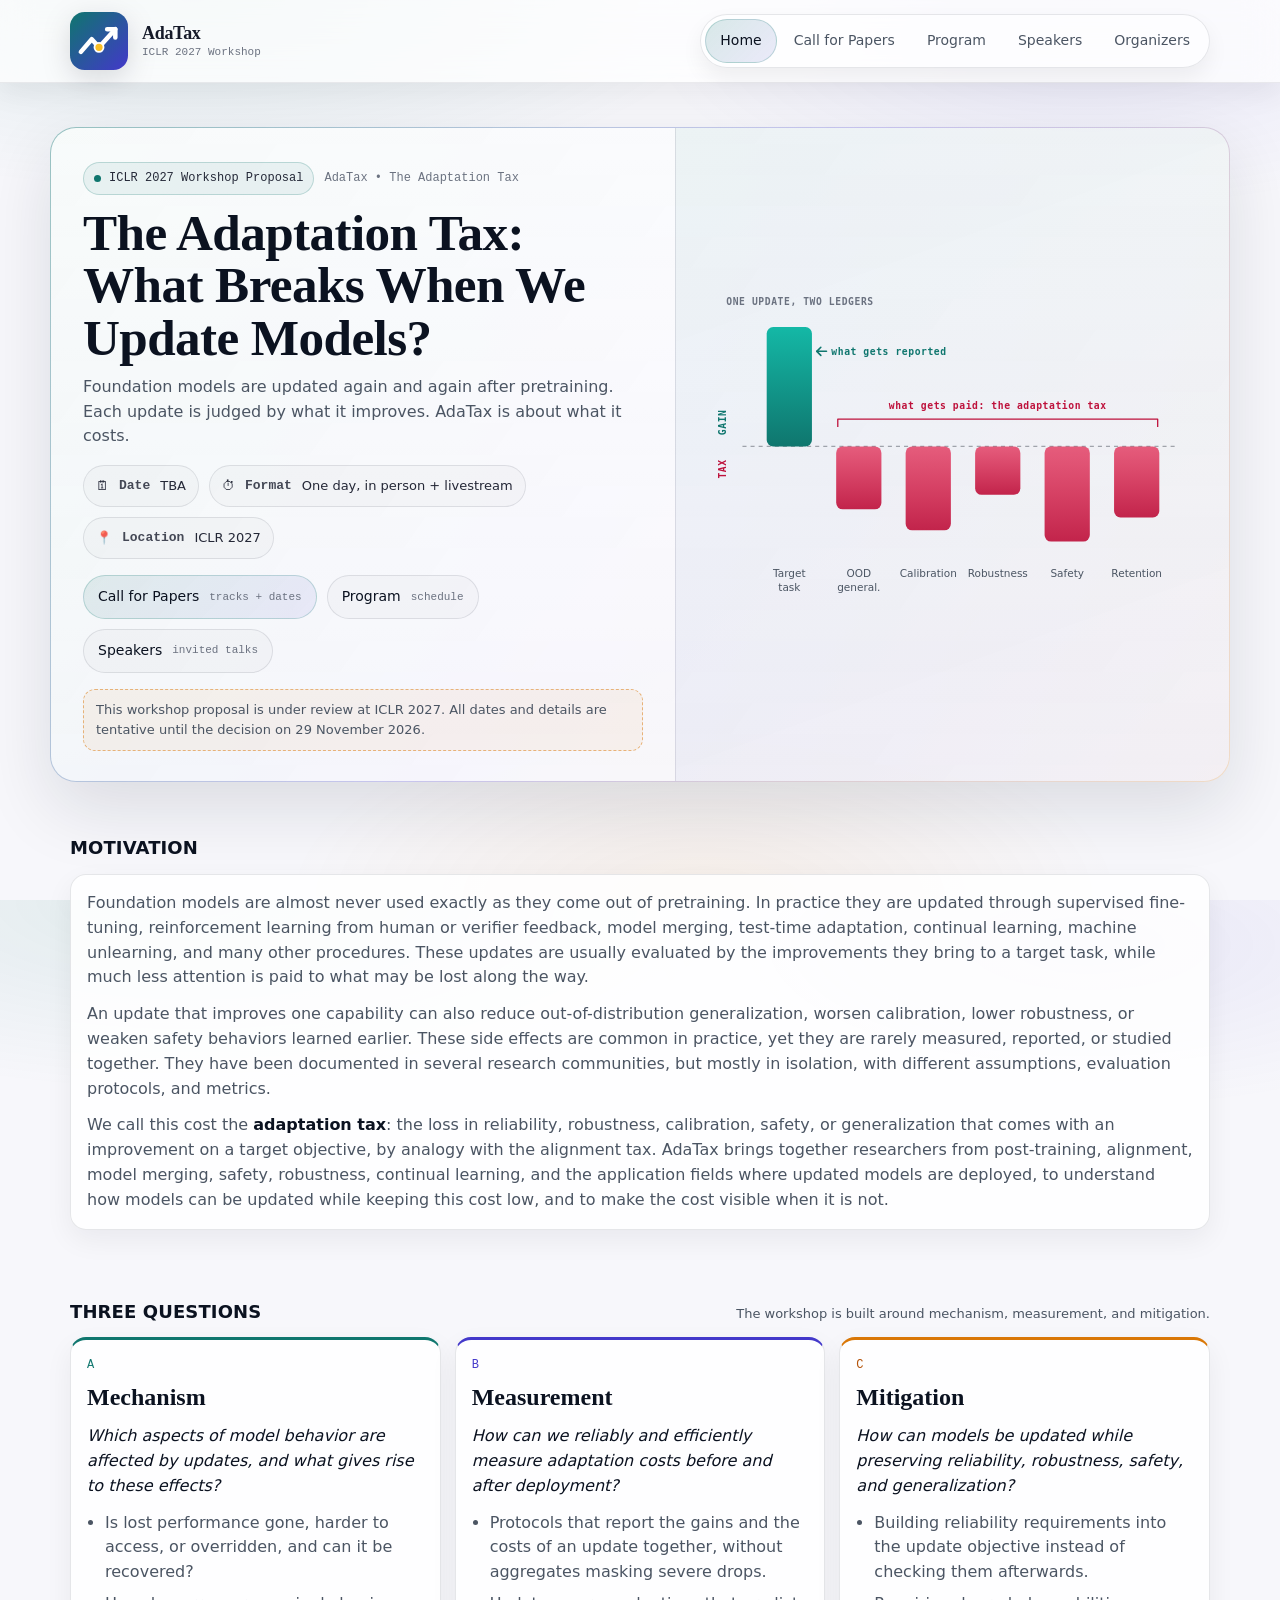
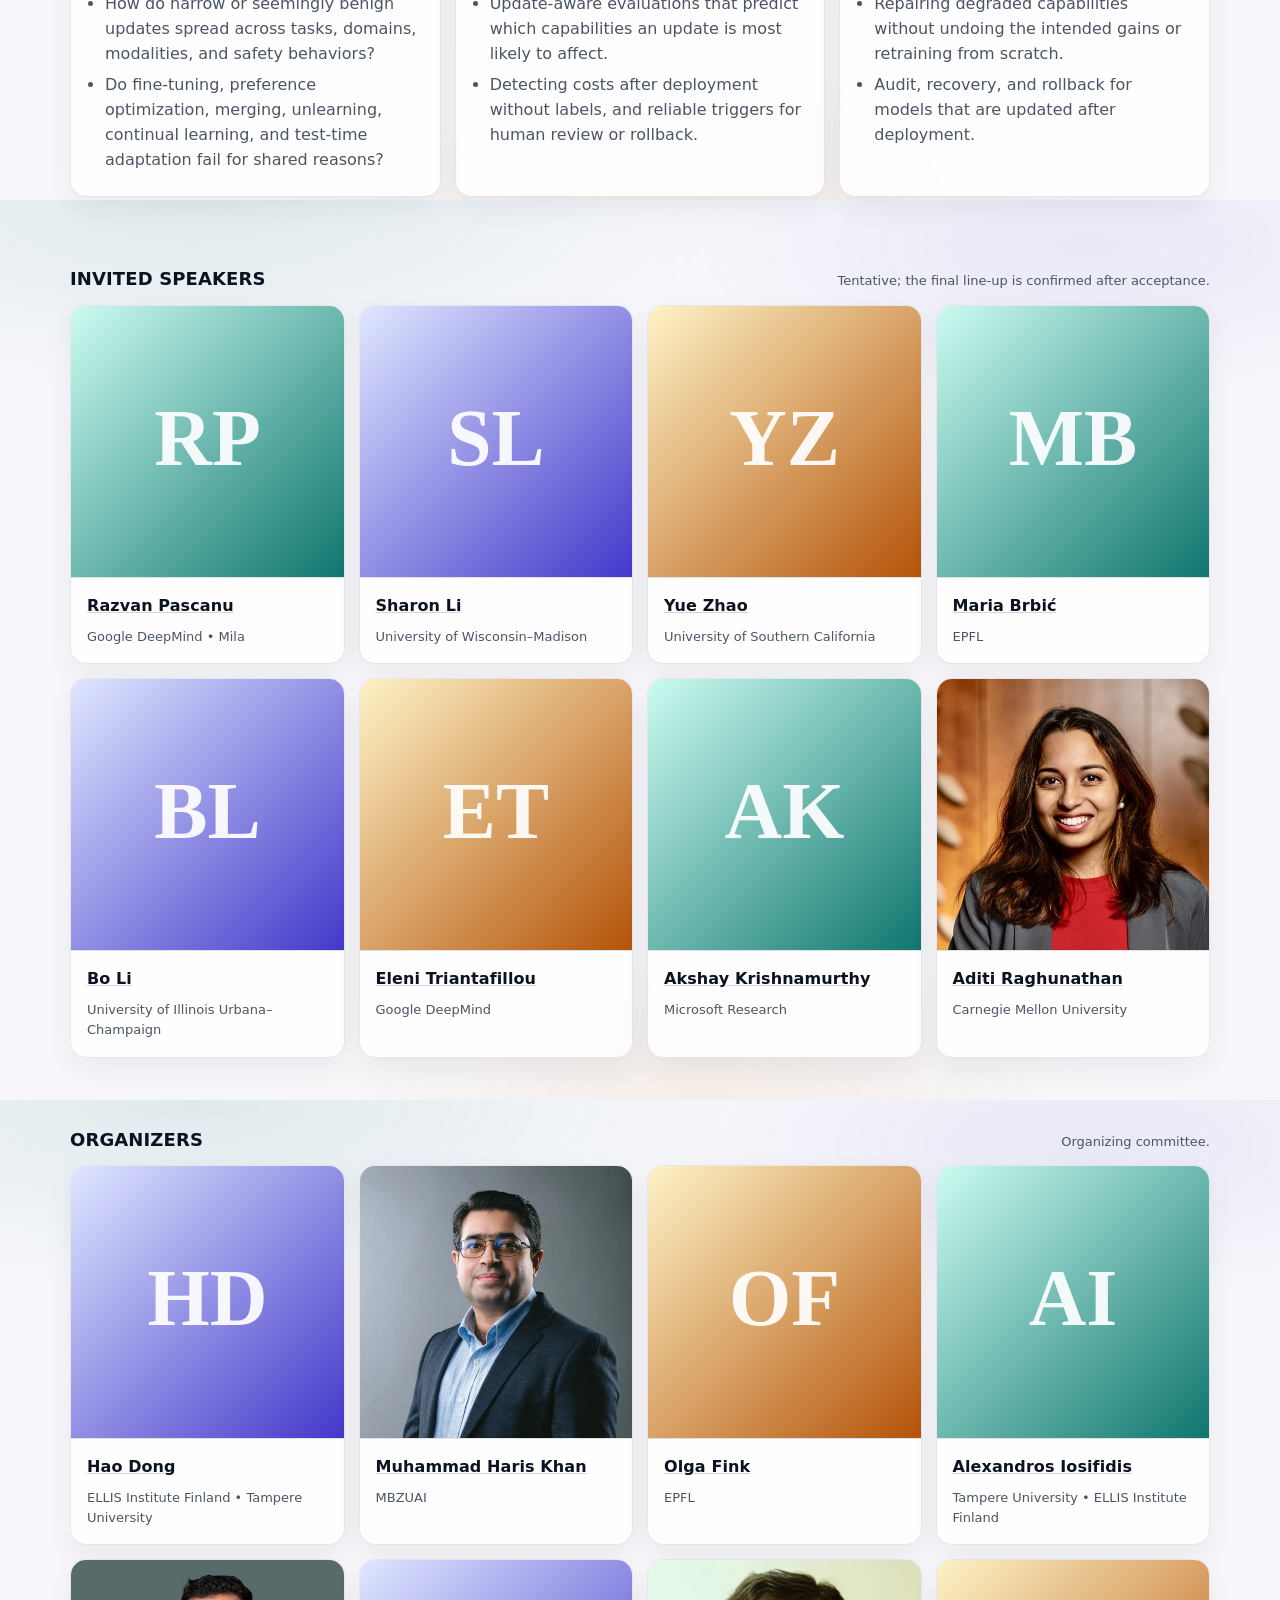
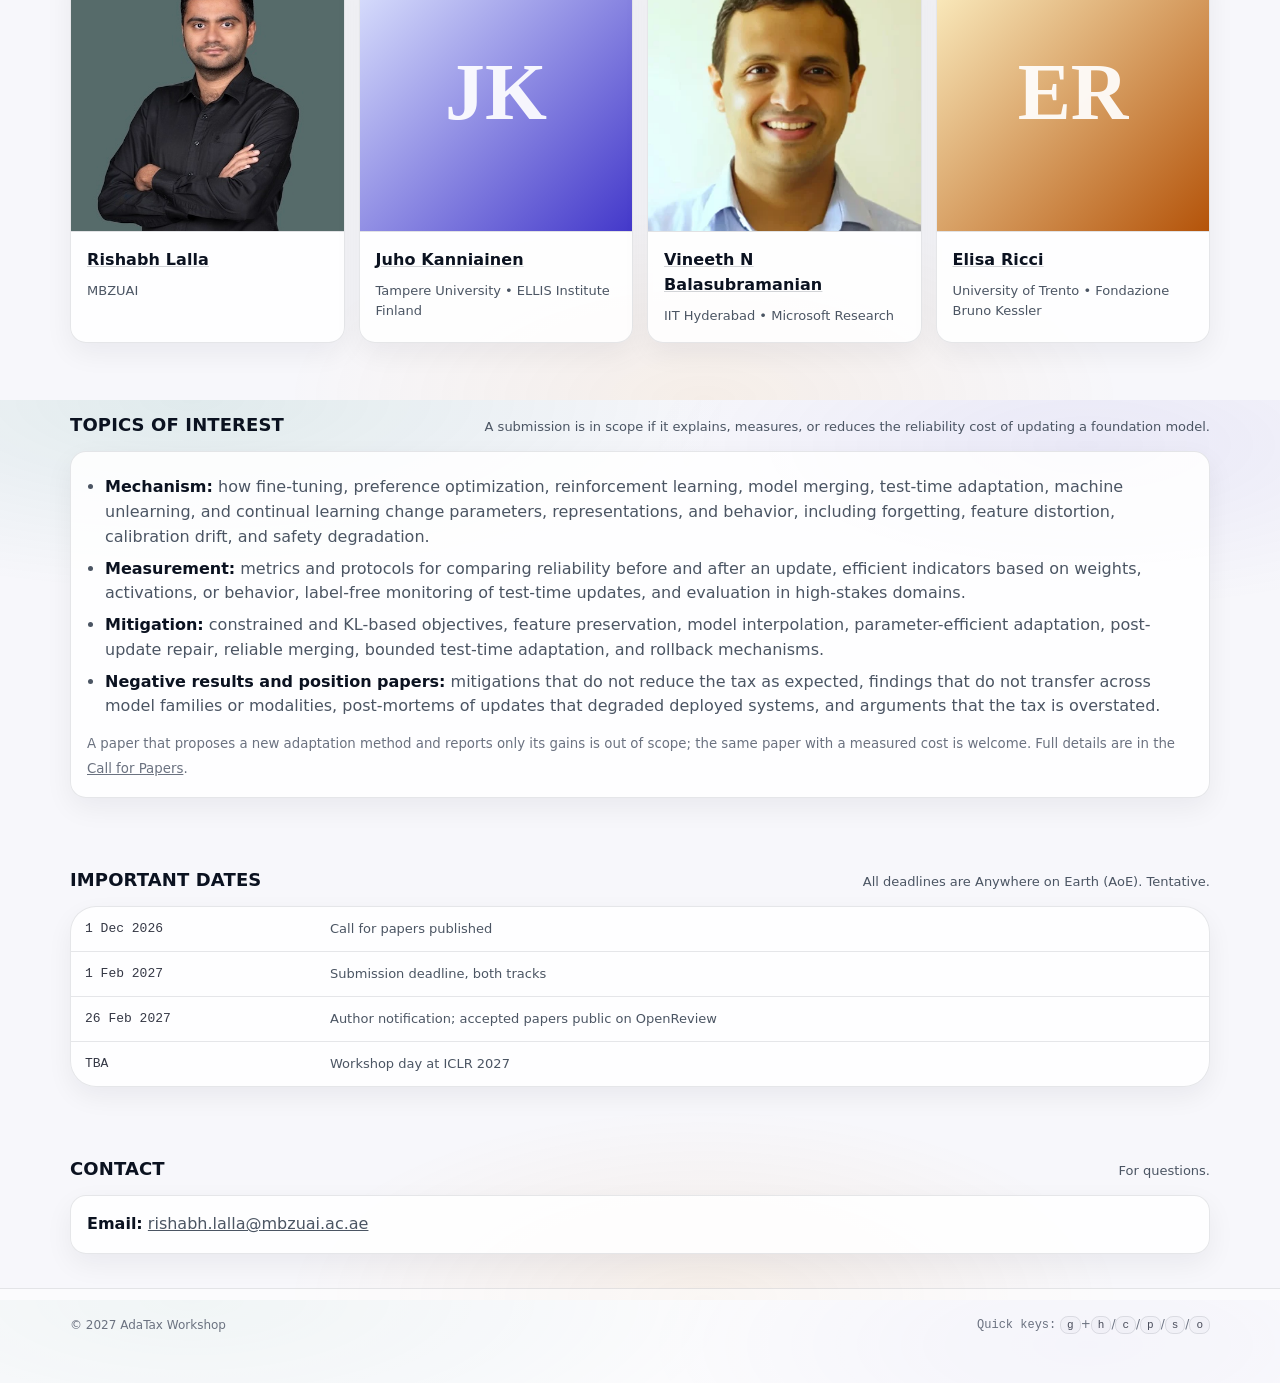
==== index.html @ 50b35547 "AdaTax @ ICLR 2027 workshop website Static site (Home, Call for Papers, Program, Speakers, Organizer" ====
<!DOCTYPE html>
<html lang="en">
<head>
<meta charset="utf-8"/>
<meta content="width=device-width,initial-scale=1" name="viewport"/>
<title>AdaTax @ ICLR 2027 — Home</title>
<meta content="AdaTax — The Adaptation Tax: What Breaks When We Update Models? A proposed ICLR 2027 workshop on the reliability costs of updating foundation models." name="description"/>
<meta content="#0a0f1f" name="theme-color"/>
<link href="images/logo.svg" rel="icon" type="image/svg+xml"/>
<link href="styles.css" rel="stylesheet"/>
</head>
<body>
<div class="topbar">
<div class="container navwrap">
<div class="bar">
<a aria-label="AdaTax Home" class="brand" href="index.html">
<span class="logoWrap">
<img alt="AdaTax logo" class="logo" decoding="async" height="58" src="images/logo.svg" width="58"/>
</span>
<span class="brandText">
<span class="brandTitle"><span class="brandAcr">AdaTax</span></span>
<span class="brandMeta">ICLR 2027 Workshop</span>
</span>
</a>
<button aria-label="Toggle menu" class="menuBtn">Menu ▾</button>
<nav aria-label="Primary navigation" class="nav">
<a href="index.html">Home</a>
<a href="call-for-papers.html">Call for Papers</a>
<a href="program.html">Program</a>
<a href="speakers.html">Speakers</a>
<a href="organizers.html">Organizers</a>
</nav>
</div>
</div>
</div>
<main>
<div class="container hero">
<div class="heroCard">
<div class="heroGrid">
<div class="heroText">
<div class="kicker">
<span class="pill"><span class="dot"></span>ICLR 2027 Workshop Proposal</span>
<span>AdaTax • The Adaptation Tax</span>
</div>
<h1>The Adaptation Tax: What Breaks When We Update Models?</h1>
<p class="sub">
            Foundation models are updated again and again after pretraining. Each update is judged by what it improves. AdaTax is about what it costs.
          </p>
<div class="infoRow">
<div class="chip">🗓 <b>Date</b> TBA</div>
<div class="chip">⏱ <b>Format</b> One day, in person + livestream</div>
<div class="chip">📍 <b>Location</b> ICLR 2027</div>
</div>
<div class="actions">
<a class="btn primary" href="call-for-papers.html">Call for Papers <small>tracks + dates</small></a>
<a class="btn" href="program.html">Program <small>schedule</small></a>
<a class="btn" href="speakers.html">Speakers <small>invited talks</small></a>
</div>
<div class="notice">This workshop proposal is under review at ICLR 2027. All dates and details are tentative until the decision on 29 November 2026.</div>
</div>
<div aria-hidden="true" class="heroArt">
<img alt="" src="images/hero.svg"/>
</div>
</div>
</div>
</div>
<section>
<div class="container">
<div class="sectionHead">
<h2>Motivation</h2>
</div>
<div class="card">
<div class="cardPad">
<p>Foundation models are almost never used exactly as they come out of pretraining. In practice they are updated through supervised fine-tuning, reinforcement learning from human or verifier feedback, model merging, test-time adaptation, continual learning, machine unlearning, and many other procedures. These updates are usually evaluated by the improvements they bring to a target task, while much less attention is paid to what may be lost along the way.</p>
<p>An update that improves one capability can also reduce out-of-distribution generalization, worsen calibration, lower robustness, or weaken safety behaviors learned earlier. These side effects are common in practice, yet they are rarely measured, reported, or studied together. They have been documented in several research communities, but mostly in isolation, with different assumptions, evaluation protocols, and metrics.</p>
<p>We call this cost the <b>adaptation tax</b>: the loss in reliability, robustness, calibration, safety, or generalization that comes with an improvement on a target objective, by analogy with the alignment tax. AdaTax brings together researchers from post-training, alignment, model merging, safety, robustness, continual learning, and the application fields where updated models are deployed, to understand how models can be updated while keeping this cost low, and to make the cost visible when it is not.</p>
</div>
</div>
</div>
</section>
<section>
<div class="container">
<div class="sectionHead">
<h2>Three Questions</h2>
<p>The workshop is built around mechanism, measurement, and mitigation.</p>
</div>
<div class="grid cols3">
<div class="card qCard q1">
<div class="cardPad">
<div class="qLetter">A</div>
<h3>Mechanism</h3>
<p class="qAsk">Which aspects of model behavior are affected by updates, and what gives rise to these effects?</p>
<ul class="clean">
<li>Is lost performance gone, harder to access, or overridden, and can it be recovered?</li>
<li>How do narrow or seemingly benign updates spread across tasks, domains, modalities, and safety behaviors?</li>
<li>Do fine-tuning, preference optimization, merging, unlearning, continual learning, and test-time adaptation fail for shared reasons?</li>
</ul>
</div>
</div>
<div class="card qCard q2">
<div class="cardPad">
<div class="qLetter">B</div>
<h3>Measurement</h3>
<p class="qAsk">How can we reliably and efficiently measure adaptation costs before and after deployment?</p>
<ul class="clean">
<li>Protocols that report the gains and the costs of an update together, without aggregates masking severe drops.</li>
<li>Update-aware evaluations that predict which capabilities an update is most likely to affect.</li>
<li>Detecting costs after deployment without labels, and reliable triggers for human review or rollback.</li>
</ul>
</div>
</div>
<div class="card qCard q3">
<div class="cardPad">
<div class="qLetter">C</div>
<h3>Mitigation</h3>
<p class="qAsk">How can models be updated while preserving reliability, robustness, safety, and generalization?</p>
<ul class="clean">
<li>Building reliability requirements into the update objective instead of checking them afterwards.</li>
<li>Repairing degraded capabilities without undoing the intended gains or retraining from scratch.</li>
<li>Audit, recovery, and rollback for models that are updated after deployment.</li>
</ul>
</div>
</div>
</div>
</div>
</section>
<section>
<div class="container">
<div class="sectionHead">
<h2>Invited Speakers</h2>
<p>Tentative; the final line-up is confirmed after acceptance.</p>
</div>
<div class="grid cols4">
<div class="card"><div class="media"><img alt="Razvan Pascanu" src="images/people/razvan-pascanu.svg"/></div><div class="cardPad"><div class="personTitle"><div><h3><a class="nameLink" href="https://sites.google.com/view/razp/home" rel="noopener" target="_blank">Razvan Pascanu</a></h3><div class="aff">Google DeepMind • Mila</div></div></div></div></div>
<div class="card"><div class="media"><img alt="Sharon Li" src="images/people/sharon-li.svg"/></div><div class="cardPad"><div class="personTitle"><div><h3><a class="nameLink" href="https://pages.cs.wisc.edu/~sharonli/" rel="noopener" target="_blank">Sharon Li</a></h3><div class="aff">University of Wisconsin–Madison</div></div></div></div></div>
<div class="card"><div class="media"><img alt="Yue Zhao" src="images/people/yue-zhao.svg"/></div><div class="cardPad"><div class="personTitle"><div><h3><a class="nameLink" href="https://viterbi-web.usc.edu/~yzhao010/" rel="noopener" target="_blank">Yue Zhao</a></h3><div class="aff">University of Southern California</div></div></div></div></div>
<div class="card"><div class="media"><img alt="Maria Brbić" src="images/people/maria-brbic.svg"/></div><div class="cardPad"><div class="personTitle"><div><h3><a class="nameLink" href="https://brbiclab.epfl.ch/team/" rel="noopener" target="_blank">Maria Brbić</a></h3><div class="aff">EPFL</div></div></div></div></div>
<div class="card"><div class="media"><img alt="Bo Li" src="images/people/bo-li.svg"/></div><div class="cardPad"><div class="personTitle"><div><h3><a class="nameLink" href="https://aisecure.github.io/" rel="noopener" target="_blank">Bo Li</a></h3><div class="aff">University of Illinois Urbana–Champaign</div></div></div></div></div>
<div class="card"><div class="media"><img alt="Eleni Triantafillou" src="images/people/eleni-triantafillou.svg"/></div><div class="cardPad"><div class="personTitle"><div><h3><a class="nameLink" href="https://elenitriantafillou.github.io/" rel="noopener" target="_blank">Eleni Triantafillou</a></h3><div class="aff">Google DeepMind</div></div></div></div></div>
<div class="card"><div class="media"><img alt="Akshay Krishnamurthy" src="images/people/akshay-krishnamurthy.svg"/></div><div class="cardPad"><div class="personTitle"><div><h3><a class="nameLink" href="https://www.microsoft.com/en-us/research/people/akshaykr/" rel="noopener" target="_blank">Akshay Krishnamurthy</a></h3><div class="aff">Microsoft Research</div></div></div></div></div>
<div class="card"><div class="media"><img alt="Aditi Raghunathan" src="images/people/aditi-raghunathan.jpg"/></div><div class="cardPad"><div class="personTitle"><div><h3><a class="nameLink" href="https://www.cs.cmu.edu/~aditirag/" rel="noopener" target="_blank">Aditi Raghunathan</a></h3><div class="aff">Carnegie Mellon University</div></div></div></div></div>
</div>
</div>
</section>
<section>
<div class="container">
<div class="sectionHead">
<h2>Organizers</h2>
<p>Organizing committee.</p>
</div>
<div class="grid cols4">
<div class="card"><div class="media"><img alt="Hao Dong" src="images/people/hao-dong.svg"/></div><div class="cardPad"><div class="personTitle"><div><h3><a class="nameLink" href="https://donghao51.github.io/" rel="noopener" target="_blank">Hao Dong</a></h3><div class="aff">ELLIS Institute Finland • Tampere University</div></div></div></div></div>
<div class="card"><div class="media"><img alt="Muhammad Haris Khan" src="images/people/muhammad-haris-khan.jpg"/></div><div class="cardPad"><div class="personTitle"><div><h3><a class="nameLink" href="https://m-haris-khan.com/" rel="noopener" target="_blank">Muhammad Haris Khan</a></h3><div class="aff">MBZUAI</div></div></div></div></div>
<div class="card"><div class="media"><img alt="Olga Fink" src="images/people/olga-fink.svg"/></div><div class="cardPad"><div class="personTitle"><div><h3><a class="nameLink" href="https://people.epfl.ch/olga.fink?lang=en" rel="noopener" target="_blank">Olga Fink</a></h3><div class="aff">EPFL</div></div></div></div></div>
<div class="card"><div class="media"><img alt="Alexandros Iosifidis" src="images/people/alexandros-iosifidis.svg"/></div><div class="cardPad"><div class="personTitle"><div><h3><a class="nameLink" href="https://sites.google.com/view/iosifidis" rel="noopener" target="_blank">Alexandros Iosifidis</a></h3><div class="aff">Tampere University • ELLIS Institute Finland</div></div></div></div></div>
<div class="card"><div class="media"><img alt="Rishabh Lalla" src="images/people/rishabh-lalla.jpg"/></div><div class="cardPad"><div class="personTitle"><div><h3><a class="nameLink" href="https://scholar.google.com/citations?user=XBQr2lwAAAAJ&amp;hl=en" rel="noopener" target="_blank">Rishabh Lalla</a></h3><div class="aff">MBZUAI</div></div></div></div></div>
<div class="card"><div class="media"><img alt="Juho Kanniainen" src="images/people/juho-kanniainen.svg"/></div><div class="cardPad"><div class="personTitle"><div><h3><a class="nameLink" href="https://www.tuni.fi/fi/ihmiset/juho-kanniainen" rel="noopener" target="_blank">Juho Kanniainen</a></h3><div class="aff">Tampere University • ELLIS Institute Finland</div></div></div></div></div>
<div class="card"><div class="media"><img alt="Vineeth N Balasubramanian" src="images/people/vineeth-balasubramanian.jpg"/></div><div class="cardPad"><div class="personTitle"><div><h3><a class="nameLink" href="https://people.iith.ac.in/vineethnb/" rel="noopener" target="_blank">Vineeth N Balasubramanian</a></h3><div class="aff">IIT Hyderabad • Microsoft Research</div></div></div></div></div>
<div class="card"><div class="media"><img alt="Elisa Ricci" src="images/people/elisa-ricci.svg"/></div><div class="cardPad"><div class="personTitle"><div><h3><a class="nameLink" href="https://eliricci.eu/" rel="noopener" target="_blank">Elisa Ricci</a></h3><div class="aff">University of Trento • Fondazione Bruno Kessler</div></div></div></div></div>
</div>
</div>
</section>
<section>
<div class="container">
<div class="sectionHead">
<h2>Topics of Interest</h2>
<p>A submission is in scope if it explains, measures, or reduces the reliability cost of updating a foundation model.</p>
</div>
<div class="card">
<div class="cardPad">
<ul class="clean">
<li><b>Mechanism:</b> how fine-tuning, preference optimization, reinforcement learning, model merging, test-time adaptation, machine unlearning, and continual learning change parameters, representations, and behavior, including forgetting, feature distortion, calibration drift, and safety degradation.</li>
<li><b>Measurement:</b> metrics and protocols for comparing reliability before and after an update, efficient indicators based on weights, activations, or behavior, label-free monitoring of test-time updates, and evaluation in high-stakes domains.</li>
<li><b>Mitigation:</b> constrained and KL-based objectives, feature preservation, model interpolation, parameter-efficient adaptation, post-update repair, reliable merging, bounded test-time adaptation, and rollback mechanisms.</li>
<li><b>Negative results and position papers:</b> mitigations that do not reduce the tax as expected, findings that do not transfer across model families or modalities, post-mortems of updates that degraded deployed systems, and arguments that the tax is overstated.</li>
</ul>
<p style="margin-top:12px;"><small>A paper that proposes a new adaptation method and reports only its gains is out of scope; the same paper with a measured cost is welcome. Full details are in the <a href="call-for-papers.html" style="text-decoration:underline;">Call for Papers</a>.</small></p>
</div>
</div>
</div>
</section>
<section>
<div class="container">
<div class="sectionHead">
<h2>Important Dates</h2>
<p>All deadlines are Anywhere on Earth (AoE). Tentative.</p>
</div>
<div class="tableWrap datesTable">
<table>
<tbody>
<tr><td>1 Dec 2026</td><td>Call for papers published</td></tr>
<tr><td>1 Feb 2027</td><td>Submission deadline, both tracks</td></tr>
<tr><td>26 Feb 2027</td><td>Author notification; accepted papers public on OpenReview</td></tr>
<tr><td>TBA</td><td>Workshop day at ICLR 2027</td></tr>
</tbody>
</table>
</div>
</div>
</section>
<section>
<div class="container">
<div class="sectionHead">
<h2>Contact</h2>
<p>For questions.</p>
</div>
<div class="card"><div class="cardPad"><p><b>Email:</b> <a href="mailto:rishabh.lalla@mbzuai.ac.ae" style="text-decoration:underline;">rishabh.lalla@mbzuai.ac.ae</a></p></div></div>
</div>
</section>
</main>
<footer class="footer">
<div class="container footerGrid">
<div>© 2027 AdaTax Workshop</div>
<div style="text-align:right;">
<span style="font-family:var(--mono);">Quick keys:</span>
<kbd class="key">g</kbd>+<kbd class="key">h</kbd>/<kbd class="key">c</kbd>/<kbd class="key">p</kbd>/<kbd class="key">s</kbd>/<kbd class="key">o</kbd>
</div>
</div>
</footer>
<script src="script.js"></script>
</body>
</html>
---- styles.css ----
:root{
  --bg: #f7f7fb;
  --paper: #ffffff;
  --ink: #0b1220;
  --muted: #4b5563;
  --faint: #6b7280;
  --line: rgba(15,23,42,.10);
  --shadow: 0 18px 55px rgba(15,23,42,.10);

  --accent: #0f766e; /* teal */
  --accent2:#4338ca; /* indigo */
  --accent3:#d97706; /* amber */

  --radius: 16px;
  --radius2: 26px;
  --max: 1180px;

  --sans: ui-sans-serif, system-ui, -apple-system, Segoe UI, Roboto, Helvetica, Arial, "Apple Color Emoji","Segoe UI Emoji";
  --serif: ui-serif, Georgia, Cambria, "Times New Roman", Times, serif;
  --mono: ui-monospace, SFMono-Regular, Menlo, Monaco, Consolas, "Liberation Mono", "Courier New", monospace;
}

*{box-sizing:border-box}
html,body{height:100%}
body{
  margin:0;
  font-family: var(--sans);
  color: var(--ink);
  line-height:1.55;
  background:
    radial-gradient(900px 320px at 15% 0%, rgba(15,118,110,.10), transparent 60%),
    radial-gradient(800px 300px at 85% 5%, rgba(67,56,202,.08), transparent 55%),
    radial-gradient(700px 320px at 55% 100%, rgba(217,119,6,.08), transparent 60%),
    var(--bg);
}

a{color:inherit}
a:hover{opacity:.92}
small{color:var(--faint)}
img{max-width:100%; display:block}

.container{max-width:var(--max); margin:0 auto; padding:0 20px; position:relative}


.topbar{
  position:sticky; top:0; z-index:60;
  background: rgba(255,255,255,.72);
  backdrop-filter: blur(16px);
  border-bottom:1px solid rgba(15,23,42,.08);
  box-shadow: 0 12px 28px rgba(2,6,23,.06);
}
.topbar:after{display:none}
.bar{
  display:flex; align-items:center; justify-content:space-between;
  gap:16px;
  padding:12px 0;
}
.brand{
  display:flex; align-items:center; gap:14px;
  text-decoration:none;
}
.logoWrap{
  width:150px; height:101px;
  border-radius:0;
  padding:0;
  background: transparent;
  box-shadow: none;
  flex: 0 0 auto;
}
.logo{
  width:100%; height:100%;
  border-radius:0;
  display:block;
  object-fit: contain;
  border:0;
  background: transparent;
  filter: drop-shadow(0 12px 18px rgba(2,6,23,.16));
}
.brandText{display:flex; flex-direction:column; line-height:1.05}
.brandTitle{
  font-weight:800;
  font-size:18px;
  letter-spacing:-.3px;
  color: rgba(2,6,23,.92);
  white-space:nowrap;
}
.brandAcr{font-family: var(--serif)}
.brandEdition{
  font-family: var(--mono);
  font-weight:650;
  font-size:12px;
  color: rgba(2,6,23,.62);
}
.brandMeta{
  font-family: var(--mono);
  font-size:11px;
  color: var(--faint);
  margin-top:4px;
  white-space:nowrap;
}
@media (max-width: 520px){
  .logoWrap{width:96px; height:64px}
  .brandTitle{font-size:16px}
}

@media (max-width: 420px){
  .brandEdition{display:none}
  .brandMeta{display:none}
  .brandTitle{font-size:15px}
}

.nav{
  display:flex; align-items:center; gap:2px;
  padding:4px;
  border-radius:999px;
  border:1px solid rgba(15,23,42,.10);
  background: rgba(255,255,255,.58);
  box-shadow: 0 10px 22px rgba(2,6,23,.06);
}
.nav a{
  text-decoration:none;
  color: var(--muted);
  font-size:14px;
  padding:10px 14px;
  border-radius: 999px;
  border:1px solid transparent;
}
.nav a.active{
  color: var(--ink);
  background: linear-gradient(135deg, rgba(15,118,110,.16), rgba(67,56,202,.10));
  border-color: rgba(15,118,110,.22);
}
.nav a:hover{
  color: var(--ink);
  background: rgba(15,23,42,.03);
  border-color: rgba(15,23,42,.10);
}
.menuBtn{
  display:none;
  border:1px solid var(--line);
  background: rgba(15,23,42,.03);
  padding:10px 12px;
  border-radius: 999px;
  cursor:pointer;
}
@media (max-width: 920px){
  .nav{display:none}
  .menuBtn{display:inline-flex}
  .navwrap.open .nav{
    display:flex;
    position:absolute;
    top:100%;
    left:0; right:0;
    flex-direction:column;
    align-items:flex-start;
    gap:6px;
    padding:10px 20px 16px;
    background: rgba(247,247,251,.94);
    border-bottom:1px solid var(--line);
  }
  .navwrap.open .nav a{width:100%}
}

/* hero */
.hero{padding:44px 0 18px}
.heroCard{
  border-radius: var(--radius2);
  border:1px solid transparent;
  background:
    linear-gradient(rgba(255,255,255,.92), rgba(255,255,255,.84)) padding-box,
    linear-gradient(125deg, rgba(15,118,110,.40), rgba(67,56,202,.26), rgba(217,119,6,.22)) border-box;
  box-shadow: 0 26px 70px rgba(15,23,42,.12);
  overflow:hidden;
}
.heroGrid{
  display:grid;
  grid-template-columns: 1.06fr .94fr;
}
@media (max-width: 980px){ .heroGrid{grid-template-columns:1fr} }

.heroText{padding:34px 32px 30px}
.heroArt{
  border-left:1px solid var(--line);
  background: rgba(15,23,42,.01);
  display:grid; place-items:stretch;
}
@media (max-width: 980px){ .heroArt{border-left:0; border-top:1px solid var(--line)} }
.heroArt img{width:100%; height:100%; object-fit:cover; min-height: 280px}

.kicker{
  display:flex; flex-wrap:wrap; gap:10px; align-items:center;
  font-family: var(--mono);
  font-size:12px;
  color: var(--faint);
}
.pill{
  display:inline-flex; align-items:center; gap:8px;
  padding:6px 10px;
  border-radius:999px;
  border:1px solid rgba(15,118,110,.22);
  background: rgba(15,118,110,.07);
  color: rgba(2,6,23,.85);
}
.pill .dot{width:7px; height:7px; border-radius:50%; background: var(--accent)}
h1{
  font-family: var(--serif);
  margin:12px 0 10px;
  font-size: clamp(34px, 4vw, 52px);
  line-height: 1.03;
  letter-spacing: -.6px;
}
@media (max-width: 520px){ h1{font-size:34px} }

.sub{
  margin:0;
  color: var(--muted);
  font-size: 16px;
  max-width: 70ch;
}
.infoRow{
  display:flex; flex-wrap:wrap; gap:10px;
  margin-top:16px;
}
.chip{
  display:inline-flex; align-items:center; gap:10px;
  padding:10px 12px;
  border-radius: 999px;
  border:1px solid var(--line);
  background: rgba(15,23,42,.02);
  color: rgba(2,6,23,.86);
  font-size:13px;
}
.chip b{font-family: var(--mono); font-weight:650; color: rgba(2,6,23,.72)}
.actions{display:flex; flex-wrap:wrap; gap:10px; margin-top:16px}
.btn{
  display:inline-flex; align-items:center; gap:10px;
  padding:10px 14px;
  border-radius: 999px;
  border:1px solid var(--line);
  background: rgba(15,23,42,.02);
  text-decoration:none;
  color: var(--ink);
  font-size:14px;
}
.btn.primary{
  border-color: rgba(15,118,110,.22);
  background: linear-gradient(135deg, rgba(15,118,110,.10), rgba(67,56,202,.08));
}
.btn small{font-family: var(--mono); font-size:11px; color: var(--faint)}

/* sections */
section{padding:34px 0}
.sectionHead{
  display:flex; align-items:baseline; justify-content:space-between;
  gap:14px;
  margin-bottom:12px;
}
.sectionHead h2{
  margin:0;
  font-size:18px;
  letter-spacing:.12px;
  text-transform: uppercase;
}
.sectionHead p{margin:0; color: var(--muted); font-size:13px}

/* cards & grids */
.grid{display:grid; gap:14px}
.grid.cols3{grid-template-columns: repeat(3, minmax(0,1fr))}
.grid.cols2{grid-template-columns: repeat(2, minmax(0,1fr))}
@media (max-width: 980px){
  .grid.cols3{grid-template-columns: repeat(2, minmax(0,1fr))}
}
@media (max-width: 560px){
  .grid.cols3,.grid.cols2{grid-template-columns:1fr}
}

.card{
  border:1px solid var(--line);
  border-radius: var(--radius);
  background: rgba(255,255,255,.86);
  box-shadow: 0 10px 28px rgba(15,23,42,.06);
  overflow:hidden;
}
.cardPad{padding:16px}

/* big images */
.media{
  width: 100%;
  aspect-ratio: 1 / 1;         /* square tiles for 512×512 images */
  overflow: hidden;
  border-bottom: 1px solid var(--line);
  background: rgba(15,23,42,.02);
}
.media img{
  width: 100%;
  height: 100%;
  object-fit: cover;           /* safe: container is square */
  object-position: center;
  display: block;
}

/* remove CV overlay artifacts from older markup */
.corners, .corner, .badge{display:none !important}

.personTitle{
  display:flex; align-items:flex-start; justify-content:space-between; gap:10px;
}
.personTitle h3{
  margin:0;
  font-size:15px;
  letter-spacing:.1px;
}
.personTitle a.nameLink{
  text-decoration: underline;
  text-decoration-color: rgba(15,23,42,.18);
}
.personTitle .aff{
  margin-top:4px;
  color: var(--muted);
  font-size:13px;
}

ul.clean{
  margin:0;
  padding-left: 18px;
  color: var(--muted);
}
ul.clean li{margin:7px 0}

.paperList{
  margin:0;
  padding-left: 22px;
}
.paperList li{
  margin: 10px 0;
  padding-left: 4px;
}
.paperList li + li{
  border-top: 1px solid var(--line);
  padding-top: 12px;
}
.paperList .paperTitle{
  font-size: 15px;
  font-weight: 600;
  color: rgba(2,6,23,.92);
  letter-spacing: .1px;
}
.paperList .aff{
  margin-top: 4px;
  color: var(--muted);
  font-size: 13px;
}
.paperTag{
  display: inline-block !important;
  margin-left: 8px;
  padding: 2px 8px;
  border-radius: 999px;
  font-family: var(--mono);
  font-size: 11px;
  font-weight: 600;
  letter-spacing: .3px;
  vertical-align: middle;
}
.paperTag.tag4p{
  background: rgba(234,179,8,.15);
  color: #92560a;
  border: 1px solid rgba(234,179,8,.45);
}
.paperTag.boardId{
  float: right;
  margin-left: 12px;
  background: rgba(67,56,202,.12);
  color: #1d4ed8;
  border: 1px solid rgba(67,56,202,.4);
}

/* tables */
.tableWrap{
  overflow:auto;
  border-radius: var(--radius2);
  border:1px solid var(--line);
  background: rgba(255,255,255,.86);
  box-shadow: 0 10px 26px rgba(15,23,42,.06);
}
table{border-collapse:collapse; width:100%; min-width:680px}
th,td{
  padding:12px 14px;
  border-bottom:1px solid var(--line);
  text-align:left;
  vertical-align:top;
  font-size:13px;
}
th{
  font-family: var(--mono);
  color: rgba(2,6,23,.85);
  background: rgba(15,23,42,.02);
}
td{color: var(--muted)}
tr:last-child td{border-bottom:0}

/* footer */
.footer{
  padding:26px 0 48px;
  color: var(--faint);
  border-top:1px solid var(--line);
  font-size:12px;
  background: rgba(255,255,255,.55);
}
.footerGrid{
  display:grid;
  grid-template-columns: 1fr auto;
  gap:12px;
  align-items:center;
}
@media (max-width: 720px){ .footerGrid{grid-template-columns:1fr} }

kbd.key{
  padding:2px 6px;
  border-radius: 8px;
  border:1px solid var(--line);
  background: rgba(15,23,42,.02);
  font-size:11px;
  font-family: var(--mono);
  color: rgba(2,6,23,.70);
}


/* program: schedule + invited talks */
.tbdCard{border-radius: var(--radius2)}
.tbdText{
  margin:0;
  padding: 10px 2px;
  font-family: var(--mono);
  font-size: 16px;
  color: rgba(2,6,23,.78);
}

.schedNote{
  font-family: var(--mono);
  font-size: 12px;
  font-weight: 500;
  text-transform: none;
  letter-spacing: 0;
  color: var(--faint);
  margin-left: 8px;
}

.schedTable table{min-width: 560px}
.schedTable th{
  font-size: 12px;
  text-transform: uppercase;
  letter-spacing: .08em;
  padding: 14px 18px;
  background: linear-gradient(135deg, rgba(15,118,110,.08), rgba(67,56,202,.05));
  border-bottom: 1px solid rgba(15,118,110,.18);
}
.schedTable td{
  padding: 14px 18px;
  color: var(--ink);
  transition: background .15s ease;
}
.schedTable tbody tr:hover td{
  background: rgba(15,118,110,.04);
}
.schedTable .schedTime{
  font-family: var(--mono);
  font-size: 13px;
  font-weight: 650;
  color: rgba(2,6,23,.78);
  display: inline-block;
  padding: 4px 10px;
  border-radius: 999px;
  background: rgba(15,23,42,.04);
  border: 1px solid var(--line);
  white-space: nowrap;
}
.schedTable .schedActivity{
  font-size: 14px;
  font-weight: 600;
  color: var(--ink);
}
.schedTable tr.schedBreak td{
  background: rgba(217,119,6,.04);
}
.schedTable tr.schedBreak:hover td{
  background: rgba(217,119,6,.08);
}
.schedTable tr.schedBreak .schedActivity{
  color: rgba(2,6,23,.82);
  font-style: italic;
}
.schedTable tr.schedBreak .schedTime{
  background: rgba(217,119,6,.10);
  border-color: rgba(217,119,6,.22);
  color: rgba(154,52,18,.95);
}

.talkList{display:grid; gap:14px}
.talk{
  display:flex;
  gap:18px;
  padding:16px;
  align-items:flex-start;
}
.talkLeft{
  width: 230px;
  flex: 0 0 230px;
  display:flex;
  flex-direction:column;
  align-items:center;
  gap:10px;
  padding-right: 14px;
  border-right: 1px solid var(--line);
}
.talkPhoto{
  width: 132px;
  height: 132px;
  border-radius: 24px;
  object-fit: cover;
  border: 1px solid rgba(15,23,42,.10);
  box-shadow: 0 14px 28px rgba(2,6,23,.10);
  background: rgba(15,23,42,.02);
}
.talkWho{display:flex; flex-direction:column; gap:4px; text-align:center}
.talkName{font-weight: 850; letter-spacing: -.2px}
.talkAff{font-family: var(--mono); font-size: 12px; color: var(--muted)}

.talkRight{flex:1; min-width:0}
.talkField{margin:0 0 10px; color: var(--muted); font-size:14px; line-height:1.6}
.talkField:last-child{margin-bottom:0}
.talkLabel{font-family: var(--mono); font-weight:650; color: rgba(2,6,23,.85)}

@media (max-width: 780px){
  .talk{flex-direction:column}
  .talkLeft{
    width:auto; flex: 0 0 auto;
    flex-direction:row;
    justify-content:flex-start;
    align-items:center;
    text-align:left;
    padding-right:0;
    border-right:0;
    padding-bottom:12px;
    border-bottom: 1px solid var(--line);
  }
  .talkWho{text-align:left}
  .talkPhoto{width:96px; height:96px; border-radius:18px}
}


/* organizers layout */
.grid.cols1{grid-template-columns:1fr}
.orgRow{display:flex; gap:18px; align-items:flex-start}
.orgLeft{flex:0 0 190px; display:flex; flex-direction:column; gap:10px}
.orgPhoto{width:190px; aspect-ratio:1/1; overflow:hidden; border-radius:14px; border:1px solid var(--line); background: rgba(15,23,42,.02)}
.orgPhoto img{width:100%; height:100%; object-fit:cover}
.orgMeta h3{margin:0; font-size:16px}
.orgMeta .aff{margin-top:6px; color: var(--muted); font-size:13px}
.orgMeta .email{margin-top:6px; font-family: var(--mono); font-size:12px}
.orgMeta .email a{text-decoration:underline; text-decoration-color: rgba(15,23,42,.18)}
.orgBio{flex:1; color: var(--muted); font-size:13px}
.orgBio p{margin:0 0 10px}
.orgBio p:last-child{margin-bottom:0}
@media (max-width: 720px){
  .orgRow{flex-direction:column}
  .orgLeft{flex:0 0 auto; width:100%}
  .orgPhoto{width:100%}
}


/* ===== AdaTax additions ===== */
.logoWrap{width:58px; height:58px}
.logo{filter: drop-shadow(0 8px 14px rgba(2,6,23,.14))}
@media (max-width: 520px){ .logoWrap{width:46px; height:46px} }

.heroArt{background: linear-gradient(160deg, rgba(15,118,110,.06), rgba(67,56,202,.05))}
.heroArt img{object-fit:contain; padding:18px}

.notice{
  margin-top:16px;
  font-size:13px;
  color: var(--muted);
  padding:10px 12px;
  border-radius:12px;
  border:1px dashed rgba(217,119,6,.50);
  background: rgba(217,119,6,.06);
}

.grid.cols4{grid-template-columns: repeat(4, minmax(0,1fr))}
@media (max-width: 980px){ .grid.cols4{grid-template-columns: repeat(3, minmax(0,1fr))} }
@media (max-width: 720px){ .grid.cols4{grid-template-columns: repeat(2, minmax(0,1fr))} }

.cardPad p{margin:0 0 12px; color: var(--muted)}
.cardPad p:last-child{margin-bottom:0}
.cardPad h3{margin:0 0 8px; font-size:16px}
.cardPad p b, .cardPad li b{color: var(--ink)}

.qCard{border-top:3px solid var(--accent)}
.qCard.q2{border-top-color: var(--accent2)}
.qCard.q3{border-top-color: var(--accent3)}
.qLetter{
  font-family: var(--mono);
  font-size:12px;
  letter-spacing:.08em;
  text-transform:uppercase;
  color: var(--accent);
}
.qCard.q2 .qLetter{color: var(--accent2)}
.qCard.q3 .qLetter{color: #b45309}
.qCard h3{font-family: var(--serif); font-size:24px; margin:4px 0 8px}
.qCard .qAsk{font-style:italic; color: var(--ink)}

.datesTable table{min-width:0}
.datesTable td:first-child{white-space:nowrap; font-family: var(--mono); color: rgba(2,6,23,.80)}

.tag{
  display:inline-block;
  margin-left:6px;
  padding:1px 8px;
  border-radius:999px;
  font-family: var(--mono);
  font-size:11px;
  border:1px solid var(--line);
  background: rgba(15,23,42,.03);
  color: var(--faint);
  vertical-align: middle;
}
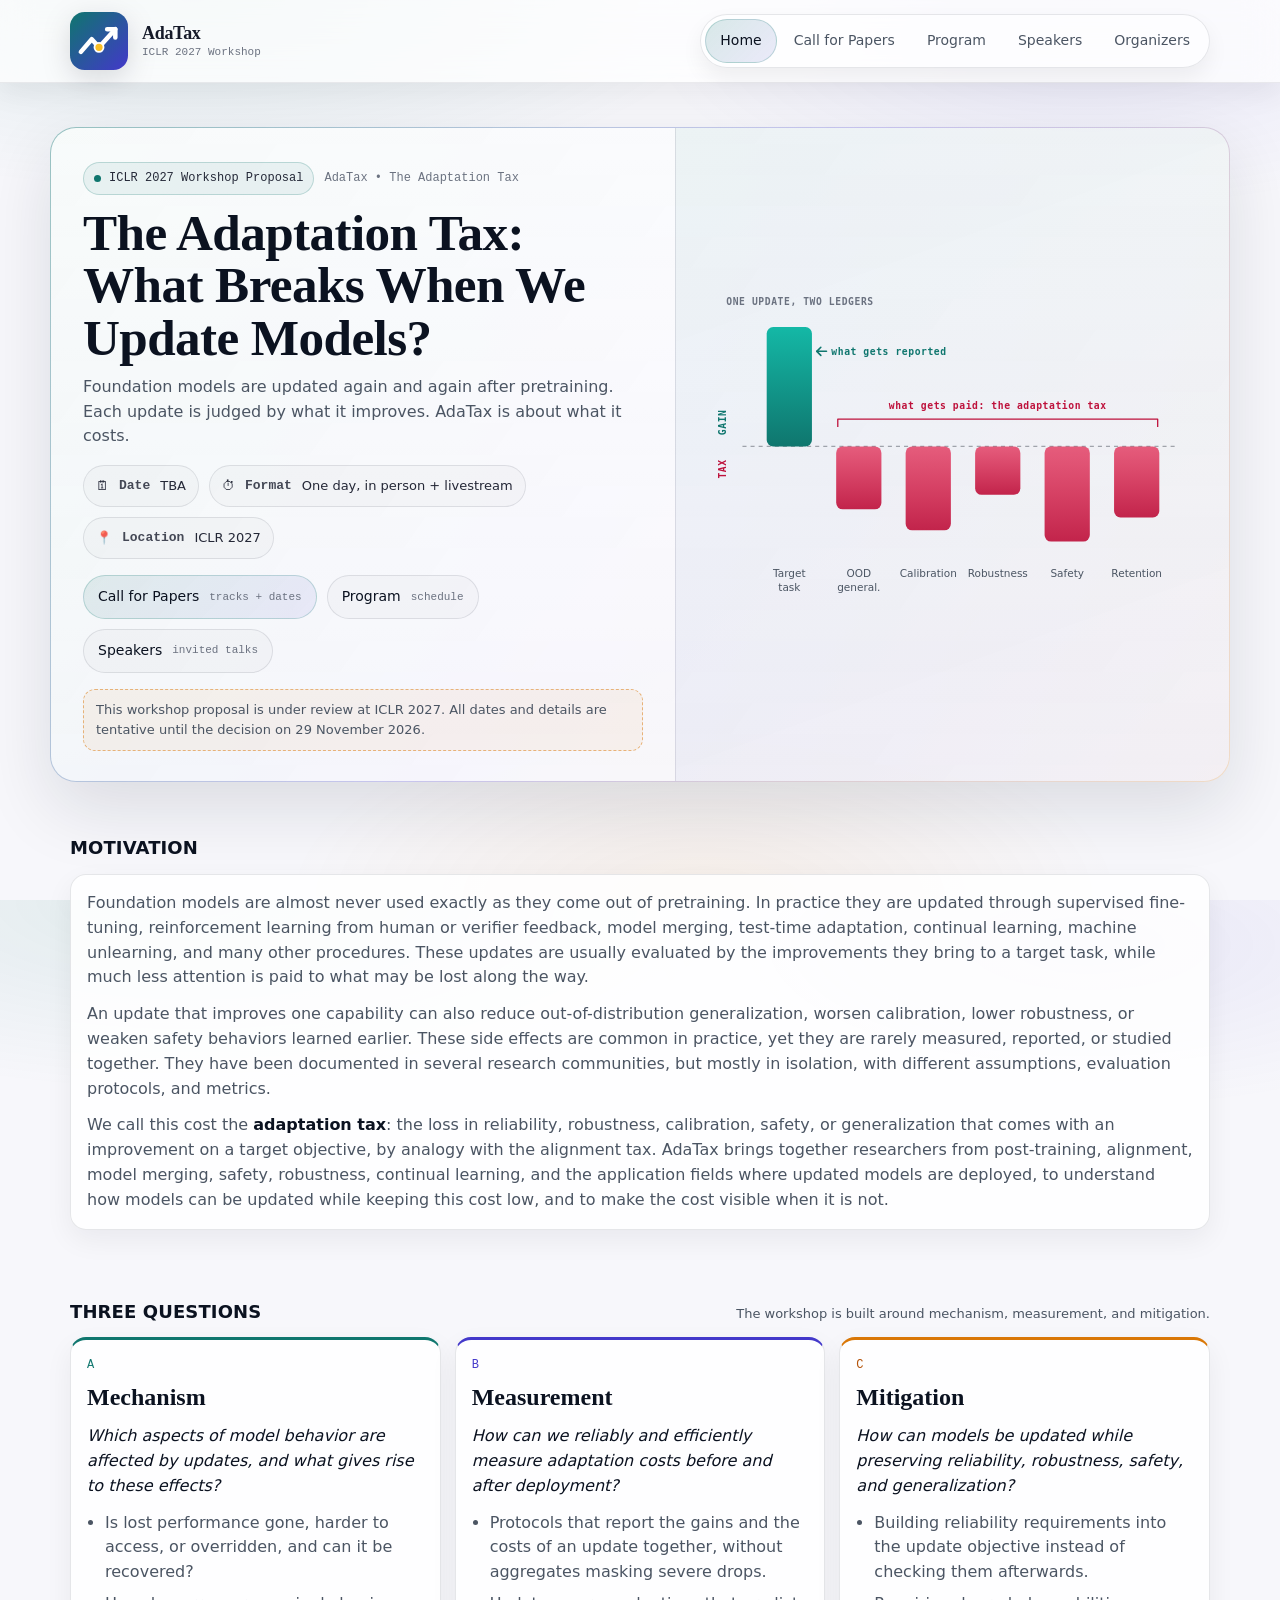
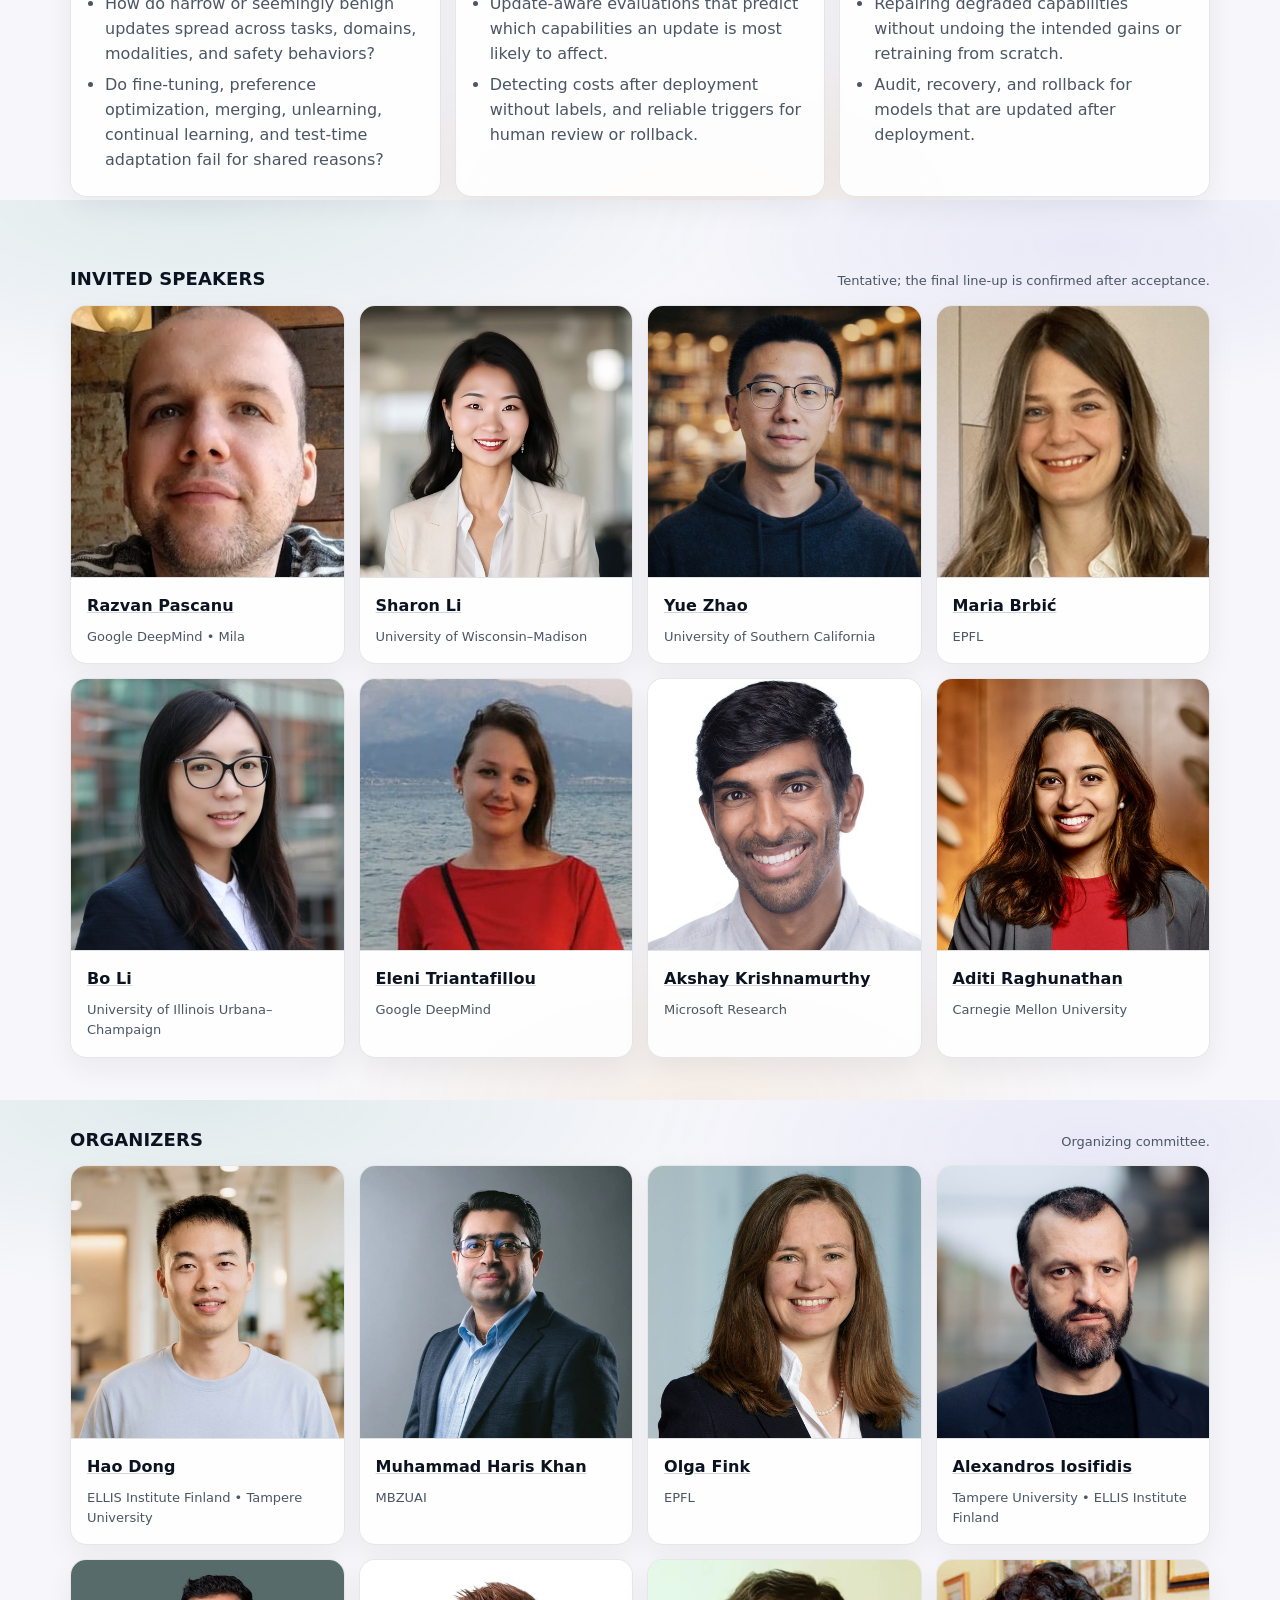
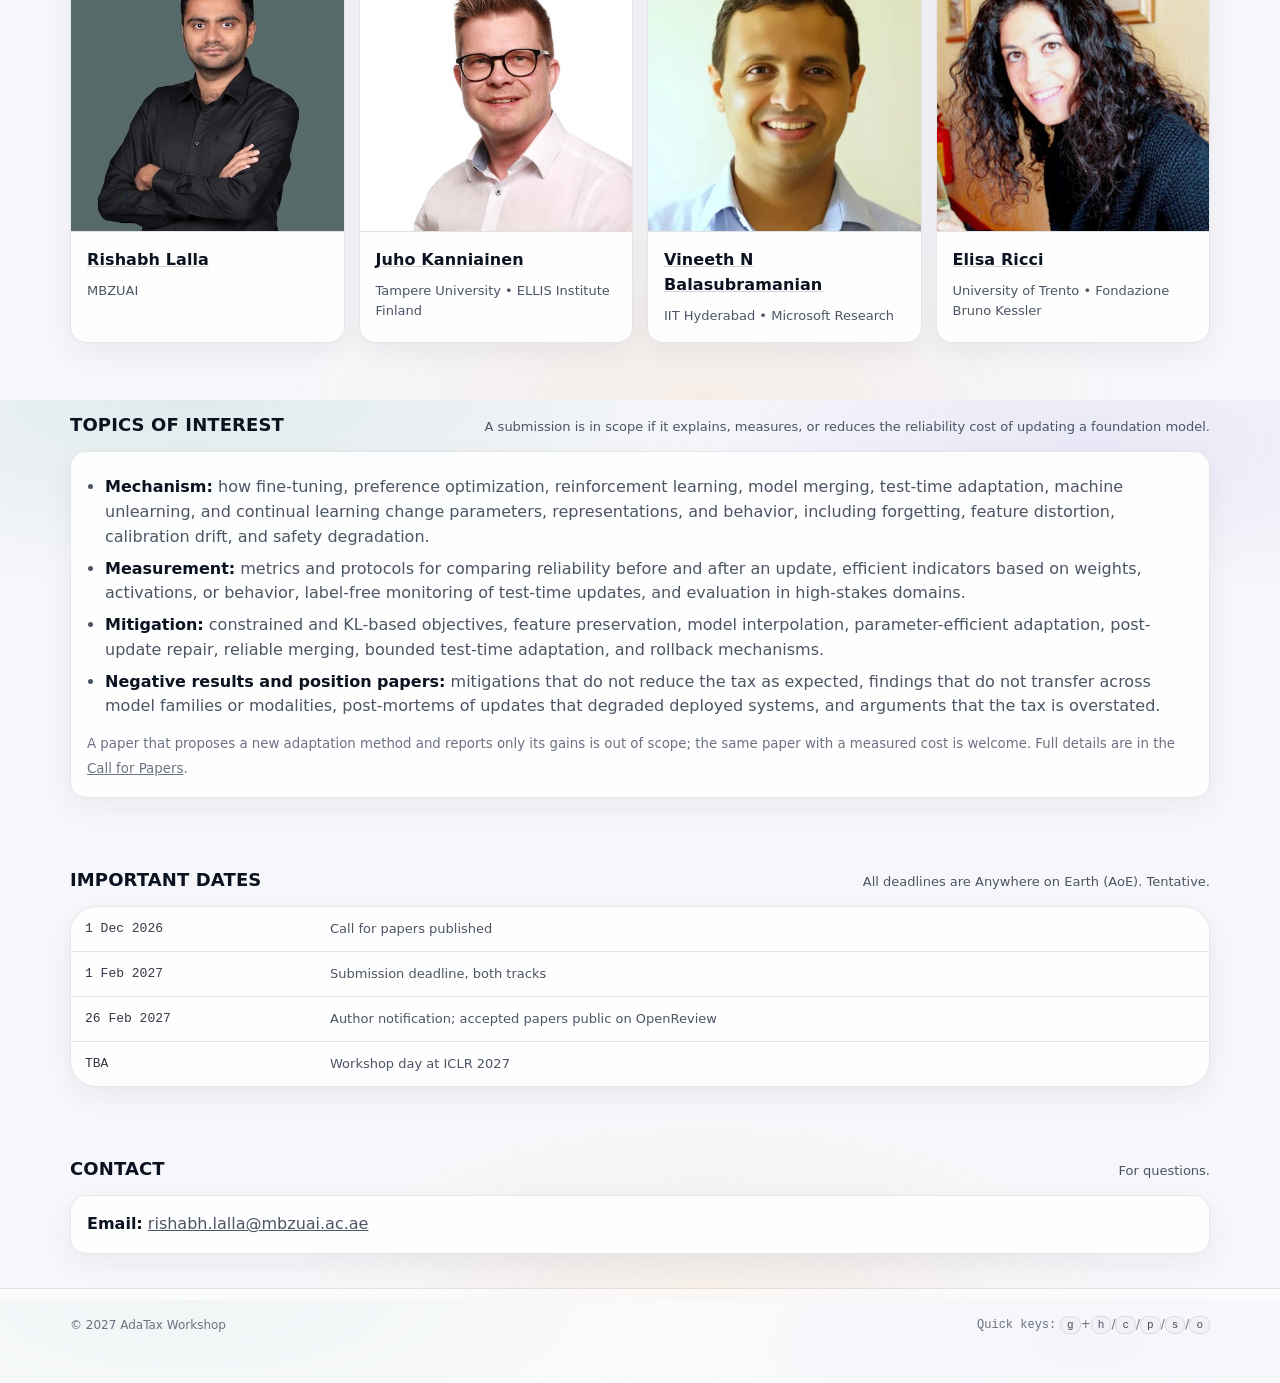
==== commit 048f2f51: "Add photos for all speakers and organizers Replace initials placeholders with 512x512 headshots from" ====
--- a/index.html
+++ b/index.html
@@ -131,13 +131,13 @@
 <p>Tentative; the final line-up is confirmed after acceptance.</p>
 </div>
 <div class="grid cols4">
-<div class="card"><div class="media"><img alt="Razvan Pascanu" src="images/people/razvan-pascanu.svg"/></div><div class="cardPad"><div class="personTitle"><div><h3><a class="nameLink" href="https://sites.google.com/view/razp/home" rel="noopener" target="_blank">Razvan Pascanu</a></h3><div class="aff">Google DeepMind • Mila</div></div></div></div></div>
-<div class="card"><div class="media"><img alt="Sharon Li" src="images/people/sharon-li.svg"/></div><div class="cardPad"><div class="personTitle"><div><h3><a class="nameLink" href="https://pages.cs.wisc.edu/~sharonli/" rel="noopener" target="_blank">Sharon Li</a></h3><div class="aff">University of Wisconsin–Madison</div></div></div></div></div>
-<div class="card"><div class="media"><img alt="Yue Zhao" src="images/people/yue-zhao.svg"/></div><div class="cardPad"><div class="personTitle"><div><h3><a class="nameLink" href="https://viterbi-web.usc.edu/~yzhao010/" rel="noopener" target="_blank">Yue Zhao</a></h3><div class="aff">University of Southern California</div></div></div></div></div>
-<div class="card"><div class="media"><img alt="Maria Brbić" src="images/people/maria-brbic.svg"/></div><div class="cardPad"><div class="personTitle"><div><h3><a class="nameLink" href="https://brbiclab.epfl.ch/team/" rel="noopener" target="_blank">Maria Brbić</a></h3><div class="aff">EPFL</div></div></div></div></div>
-<div class="card"><div class="media"><img alt="Bo Li" src="images/people/bo-li.svg"/></div><div class="cardPad"><div class="personTitle"><div><h3><a class="nameLink" href="https://aisecure.github.io/" rel="noopener" target="_blank">Bo Li</a></h3><div class="aff">University of Illinois Urbana–Champaign</div></div></div></div></div>
-<div class="card"><div class="media"><img alt="Eleni Triantafillou" src="images/people/eleni-triantafillou.svg"/></div><div class="cardPad"><div class="personTitle"><div><h3><a class="nameLink" href="https://elenitriantafillou.github.io/" rel="noopener" target="_blank">Eleni Triantafillou</a></h3><div class="aff">Google DeepMind</div></div></div></div></div>
-<div class="card"><div class="media"><img alt="Akshay Krishnamurthy" src="images/people/akshay-krishnamurthy.svg"/></div><div class="cardPad"><div class="personTitle"><div><h3><a class="nameLink" href="https://www.microsoft.com/en-us/research/people/akshaykr/" rel="noopener" target="_blank">Akshay Krishnamurthy</a></h3><div class="aff">Microsoft Research</div></div></div></div></div>
+<div class="card"><div class="media"><img alt="Razvan Pascanu" src="images/people/razvan-pascanu.jpg"/></div><div class="cardPad"><div class="personTitle"><div><h3><a class="nameLink" href="https://sites.google.com/view/razp/home" rel="noopener" target="_blank">Razvan Pascanu</a></h3><div class="aff">Google DeepMind • Mila</div></div></div></div></div>
+<div class="card"><div class="media"><img alt="Sharon Li" src="images/people/sharon-li.jpg"/></div><div class="cardPad"><div class="personTitle"><div><h3><a class="nameLink" href="https://pages.cs.wisc.edu/~sharonli/" rel="noopener" target="_blank">Sharon Li</a></h3><div class="aff">University of Wisconsin–Madison</div></div></div></div></div>
+<div class="card"><div class="media"><img alt="Yue Zhao" src="images/people/yue-zhao.jpg"/></div><div class="cardPad"><div class="personTitle"><div><h3><a class="nameLink" href="https://viterbi-web.usc.edu/~yzhao010/" rel="noopener" target="_blank">Yue Zhao</a></h3><div class="aff">University of Southern California</div></div></div></div></div>
+<div class="card"><div class="media"><img alt="Maria Brbić" src="images/people/maria-brbic.jpg"/></div><div class="cardPad"><div class="personTitle"><div><h3><a class="nameLink" href="https://brbiclab.epfl.ch/team/" rel="noopener" target="_blank">Maria Brbić</a></h3><div class="aff">EPFL</div></div></div></div></div>
+<div class="card"><div class="media"><img alt="Bo Li" src="images/people/bo-li.jpg"/></div><div class="cardPad"><div class="personTitle"><div><h3><a class="nameLink" href="https://aisecure.github.io/" rel="noopener" target="_blank">Bo Li</a></h3><div class="aff">University of Illinois Urbana–Champaign</div></div></div></div></div>
+<div class="card"><div class="media"><img alt="Eleni Triantafillou" src="images/people/eleni-triantafillou.jpg"/></div><div class="cardPad"><div class="personTitle"><div><h3><a class="nameLink" href="https://elenitriantafillou.github.io/" rel="noopener" target="_blank">Eleni Triantafillou</a></h3><div class="aff">Google DeepMind</div></div></div></div></div>
+<div class="card"><div class="media"><img alt="Akshay Krishnamurthy" src="images/people/akshay-krishnamurthy.jpg"/></div><div class="cardPad"><div class="personTitle"><div><h3><a class="nameLink" href="https://www.microsoft.com/en-us/research/people/akshaykr/" rel="noopener" target="_blank">Akshay Krishnamurthy</a></h3><div class="aff">Microsoft Research</div></div></div></div></div>
 <div class="card"><div class="media"><img alt="Aditi Raghunathan" src="images/people/aditi-raghunathan.jpg"/></div><div class="cardPad"><div class="personTitle"><div><h3><a class="nameLink" href="https://www.cs.cmu.edu/~aditirag/" rel="noopener" target="_blank">Aditi Raghunathan</a></h3><div class="aff">Carnegie Mellon University</div></div></div></div></div>
 </div>
 </div>
@@ -149,14 +149,14 @@
 <p>Organizing committee.</p>
 </div>
 <div class="grid cols4">
-<div class="card"><div class="media"><img alt="Hao Dong" src="images/people/hao-dong.svg"/></div><div class="cardPad"><div class="personTitle"><div><h3><a class="nameLink" href="https://donghao51.github.io/" rel="noopener" target="_blank">Hao Dong</a></h3><div class="aff">ELLIS Institute Finland • Tampere University</div></div></div></div></div>
+<div class="card"><div class="media"><img alt="Hao Dong" src="images/people/hao-dong.jpg"/></div><div class="cardPad"><div class="personTitle"><div><h3><a class="nameLink" href="https://donghao51.github.io/" rel="noopener" target="_blank">Hao Dong</a></h3><div class="aff">ELLIS Institute Finland • Tampere University</div></div></div></div></div>
 <div class="card"><div class="media"><img alt="Muhammad Haris Khan" src="images/people/muhammad-haris-khan.jpg"/></div><div class="cardPad"><div class="personTitle"><div><h3><a class="nameLink" href="https://m-haris-khan.com/" rel="noopener" target="_blank">Muhammad Haris Khan</a></h3><div class="aff">MBZUAI</div></div></div></div></div>
-<div class="card"><div class="media"><img alt="Olga Fink" src="images/people/olga-fink.svg"/></div><div class="cardPad"><div class="personTitle"><div><h3><a class="nameLink" href="https://people.epfl.ch/olga.fink?lang=en" rel="noopener" target="_blank">Olga Fink</a></h3><div class="aff">EPFL</div></div></div></div></div>
-<div class="card"><div class="media"><img alt="Alexandros Iosifidis" src="images/people/alexandros-iosifidis.svg"/></div><div class="cardPad"><div class="personTitle"><div><h3><a class="nameLink" href="https://sites.google.com/view/iosifidis" rel="noopener" target="_blank">Alexandros Iosifidis</a></h3><div class="aff">Tampere University • ELLIS Institute Finland</div></div></div></div></div>
+<div class="card"><div class="media"><img alt="Olga Fink" src="images/people/olga-fink.jpg"/></div><div class="cardPad"><div class="personTitle"><div><h3><a class="nameLink" href="https://people.epfl.ch/olga.fink?lang=en" rel="noopener" target="_blank">Olga Fink</a></h3><div class="aff">EPFL</div></div></div></div></div>
+<div class="card"><div class="media"><img alt="Alexandros Iosifidis" src="images/people/alexandros-iosifidis.jpg"/></div><div class="cardPad"><div class="personTitle"><div><h3><a class="nameLink" href="https://sites.google.com/view/iosifidis" rel="noopener" target="_blank">Alexandros Iosifidis</a></h3><div class="aff">Tampere University • ELLIS Institute Finland</div></div></div></div></div>
 <div class="card"><div class="media"><img alt="Rishabh Lalla" src="images/people/rishabh-lalla.jpg"/></div><div class="cardPad"><div class="personTitle"><div><h3><a class="nameLink" href="https://scholar.google.com/citations?user=XBQr2lwAAAAJ&amp;hl=en" rel="noopener" target="_blank">Rishabh Lalla</a></h3><div class="aff">MBZUAI</div></div></div></div></div>
-<div class="card"><div class="media"><img alt="Juho Kanniainen" src="images/people/juho-kanniainen.svg"/></div><div class="cardPad"><div class="personTitle"><div><h3><a class="nameLink" href="https://www.tuni.fi/fi/ihmiset/juho-kanniainen" rel="noopener" target="_blank">Juho Kanniainen</a></h3><div class="aff">Tampere University • ELLIS Institute Finland</div></div></div></div></div>
+<div class="card"><div class="media"><img alt="Juho Kanniainen" src="images/people/juho-kanniainen.jpg"/></div><div class="cardPad"><div class="personTitle"><div><h3><a class="nameLink" href="https://www.tuni.fi/fi/ihmiset/juho-kanniainen" rel="noopener" target="_blank">Juho Kanniainen</a></h3><div class="aff">Tampere University • ELLIS Institute Finland</div></div></div></div></div>
 <div class="card"><div class="media"><img alt="Vineeth N Balasubramanian" src="images/people/vineeth-balasubramanian.jpg"/></div><div class="cardPad"><div class="personTitle"><div><h3><a class="nameLink" href="https://people.iith.ac.in/vineethnb/" rel="noopener" target="_blank">Vineeth N Balasubramanian</a></h3><div class="aff">IIT Hyderabad • Microsoft Research</div></div></div></div></div>
-<div class="card"><div class="media"><img alt="Elisa Ricci" src="images/people/elisa-ricci.svg"/></div><div class="cardPad"><div class="personTitle"><div><h3><a class="nameLink" href="https://eliricci.eu/" rel="noopener" target="_blank">Elisa Ricci</a></h3><div class="aff">University of Trento • Fondazione Bruno Kessler</div></div></div></div></div>
+<div class="card"><div class="media"><img alt="Elisa Ricci" src="images/people/elisa-ricci.jpg"/></div><div class="cardPad"><div class="personTitle"><div><h3><a class="nameLink" href="https://eliricci.eu/" rel="noopener" target="_blank">Elisa Ricci</a></h3><div class="aff">University of Trento • Fondazione Bruno Kessler</div></div></div></div></div>
 </div>
 </div>
 </section>
